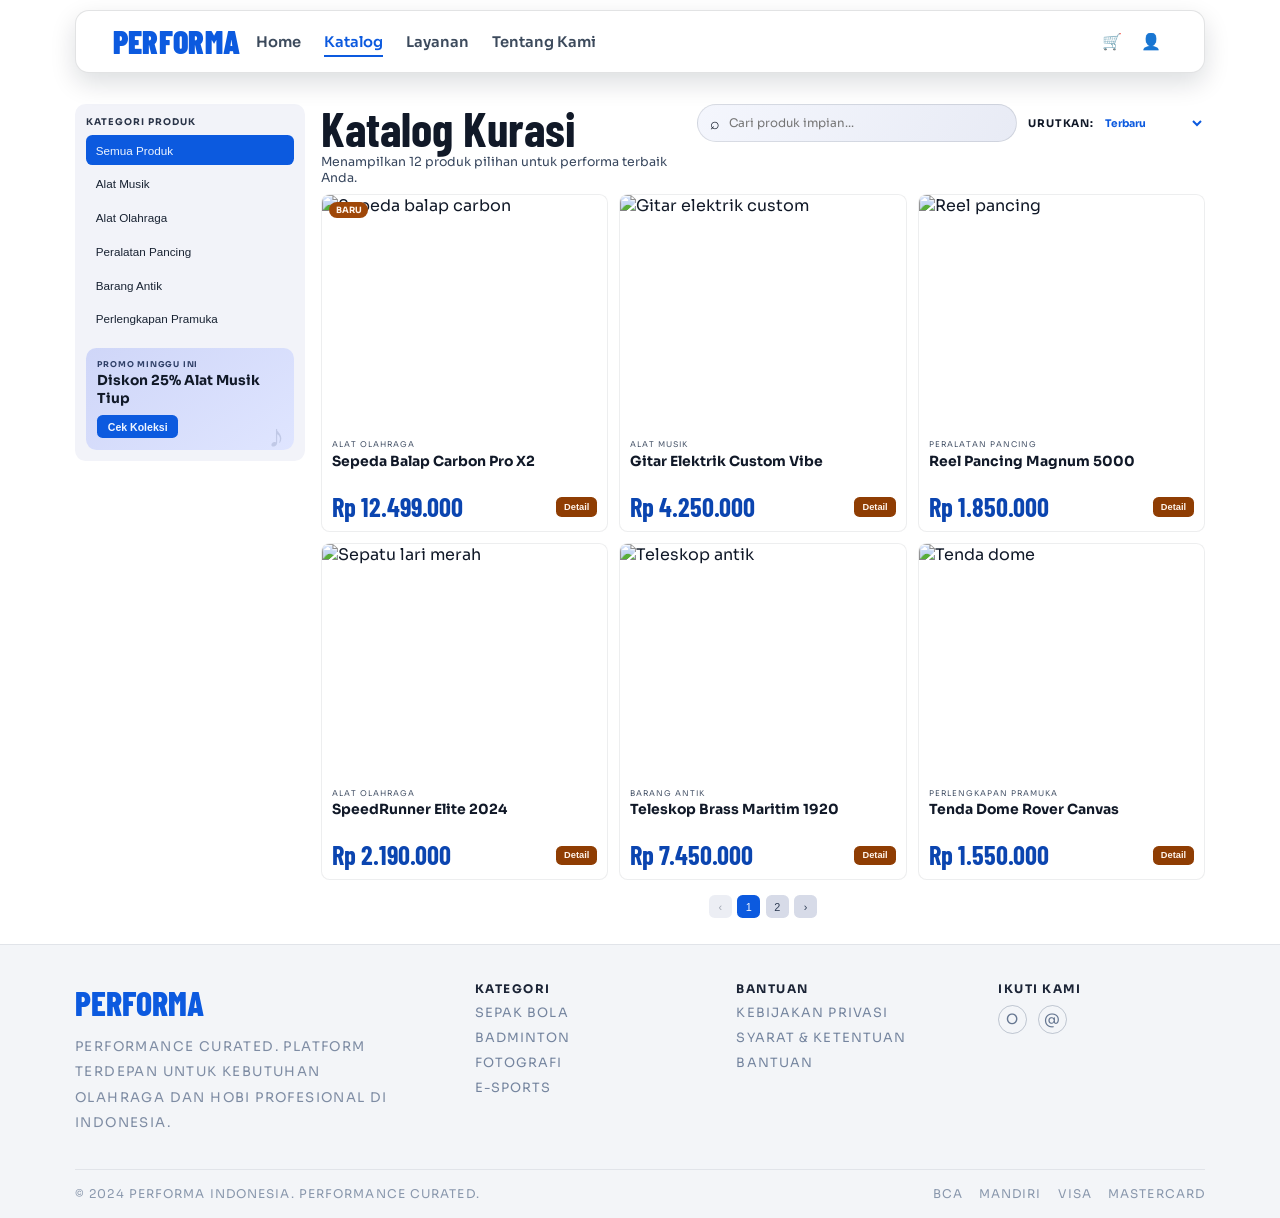
==== katalog.html @ 177f1c57 "add katalog dan jquery" ====
<!doctype html>
<html lang="id">
  <head>
    <meta charset="UTF-8" />
    <meta name="viewport" content="width=device-width, initial-scale=1.0" />
    <title>Katalog Performa</title>
    <link rel="preconnect" href="https://fonts.googleapis.com" />
    <link rel="preconnect" href="https://fonts.gstatic.com" crossorigin />
    <link
      href="https://fonts.googleapis.com/css2?family=Barlow+Condensed:ital,wght@0,600;0,700;0,800;0,900;1,700;1,800;1,900&family=Sora:wght@400;500;600;700&display=swap"
      rel="stylesheet"
    />
    <link rel="stylesheet" href="katalog.css" />
  </head>
  <body>
    <header id="home" class="topbar">
      <nav class="navbar shell">
        <h1 class="logo">PERFORMA</h1>
        <div class="nav-main">
          <ul class="menu">
            <li><a href="index.html">Home</a></li>
            <li><a href="katalog.html" class="active">Katalog</a></li>
            <li><a href="index.html#layanan">Layanan</a></li>
            <li><a href="#tentang">Tentang Kami</a></li>
          </ul>
        </div>
        <div class="nav-tools" aria-label="Aksi cepat">
          <button class="tool-btn" type="button" aria-label="Keranjang">🛒</button>
          <button class="tool-btn" type="button" aria-label="Akun">👤</button>
        </div>
      </nav>
    </header>

    <main class="shell katalog-layout">
      <aside class="sidebar">
        <p class="sidebar-title">KATEGORI PRODUK</p>
        <button class="cat-btn is-active" type="button" data-category="all">Semua Produk</button>
        <button class="cat-btn" type="button" data-category="musik">Alat Musik</button>
        <button class="cat-btn" type="button" data-category="olahraga">Alat Olahraga</button>
        <button class="cat-btn" type="button" data-category="pancing">Peralatan Pancing</button>
        <button class="cat-btn" type="button" data-category="antik">Barang Antik</button>
        <button class="cat-btn" type="button" data-category="pramuka">Perlengkapan Pramuka</button>

        <div class="promo-card">
          <p class="promo-kicker">PROMO MINGGU INI</p>
          <h3>Diskon 25% Alat Musik Tiup</h3>
          <button type="button">Cek Koleksi</button>
          <span class="promo-note" aria-hidden="true">♪</span>
        </div>
      </aside>

      <section class="catalog-main">
        <div class="catalog-head">
          <div>
            <h2>Katalog Kurasi</h2>
            <p id="result-summary">Menampilkan 0 produk pilihan untuk performa terbaik Anda.</p>
          </div>
          <div class="catalog-tools">
            <label class="search-wrap" for="search-input">
              <span aria-hidden="true">⌕</span>
              <input id="search-input" type="search" placeholder="Cari produk impian..." />
            </label>
            <label class="sort-wrap" for="sort-select">
              <span>URUTKAN:</span>
              <select id="sort-select">
                <option value="newest">Terbaru</option>
                <option value="price-asc">Harga Terendah</option>
                <option value="price-desc">Harga Tertinggi</option>
                <option value="name-asc">Nama A-Z</option>
              </select>
            </label>
          </div>
        </div>

        <div id="product-grid" class="product-grid">
          <article class="product-card" data-category="olahraga" data-name="Sepeda Balap Carbon Pro X2" data-price="12499000" data-new="12">
            <div class="thumb-wrap">
              <span class="badge">BARU</span>
              <img src="https://images.unsplash.com/photo-1485965120184-e220f721d03e?auto=format&fit=crop&w=1000&q=80" alt="Sepeda balap carbon" />
            </div>
            <p class="type">ALAT OLAHRAGA</p>
            <h3>Sepeda Balap Carbon Pro X2</h3>
            <div class="card-foot">
              <strong>Rp 12.499.000</strong>
              <button class="detail-btn" type="button">Detail</button>
            </div>
          </article>

          <article class="product-card" data-category="musik" data-name="Gitar Elektrik Custom Vibe" data-price="4250000" data-new="11">
            <div class="thumb-wrap">
              <img src="https://images.unsplash.com/photo-1511379938547-c1f69419868d?auto=format&fit=crop&w=1000&q=80" alt="Gitar elektrik custom" />
            </div>
            <p class="type">ALAT MUSIK</p>
            <h3>Gitar Elektrik Custom Vibe</h3>
            <div class="card-foot">
              <strong>Rp 4.250.000</strong>
              <button class="detail-btn" type="button">Detail</button>
            </div>
          </article>

          <article class="product-card" data-category="pancing" data-name="Reel Pancing Magnum 5000" data-price="1850000" data-new="10">
            <div class="thumb-wrap">
              <img src="https://images.unsplash.com/photo-1621007947382-bb3c3994e3fb?auto=format&fit=crop&w=1000&q=80" alt="Reel pancing" />
            </div>
            <p class="type">PERALATAN PANCING</p>
            <h3>Reel Pancing Magnum 5000</h3>
            <div class="card-foot">
              <strong>Rp 1.850.000</strong>
              <button class="detail-btn" type="button">Detail</button>
            </div>
          </article>

          <article class="product-card" data-category="olahraga" data-name="SpeedRunner Elite 2024" data-price="2190000" data-new="9">
            <div class="thumb-wrap">
              <img src="https://images.unsplash.com/photo-1542291026-7eec264c27ff?auto=format&fit=crop&w=1000&q=80" alt="Sepatu lari merah" />
            </div>
            <p class="type">ALAT OLAHRAGA</p>
            <h3>SpeedRunner Elite 2024</h3>
            <div class="card-foot">
              <strong>Rp 2.190.000</strong>
              <button class="detail-btn" type="button">Detail</button>
            </div>
          </article>

          <article class="product-card" data-category="antik" data-name="Teleskop Brass Maritim 1920" data-price="7450000" data-new="8">
            <div class="thumb-wrap">
              <img src="https://images.unsplash.com/photo-1465101046530-73398c7f28ca?auto=format&fit=crop&w=1000&q=80" alt="Teleskop antik" />
            </div>
            <p class="type">BARANG ANTIK</p>
            <h3>Teleskop Brass Maritim 1920</h3>
            <div class="card-foot">
              <strong>Rp 7.450.000</strong>
              <button class="detail-btn" type="button">Detail</button>
            </div>
          </article>

          <article class="product-card" data-category="pramuka" data-name="Tenda Dome Rover Canvas" data-price="1550000" data-new="7">
            <div class="thumb-wrap">
              <img src="https://images.unsplash.com/photo-1504280390368-3971fadb2d95?auto=format&fit=crop&w=1000&q=80" alt="Tenda dome" />
            </div>
            <p class="type">PERLENGKAPAN PRAMUKA</p>
            <h3>Tenda Dome Rover Canvas</h3>
            <div class="card-foot">
              <strong>Rp 1.550.000</strong>
              <button class="detail-btn" type="button">Detail</button>
            </div>
          </article>

          <article class="product-card" data-category="musik" data-name="Saxophone Alto Nova" data-price="5320000" data-new="6">
            <div class="thumb-wrap">
              <img src="https://images.unsplash.com/photo-1511192336575-5a79af67a629?auto=format&fit=crop&w=1000&q=80" alt="Saxophone" />
            </div>
            <p class="type">ALAT MUSIK</p>
            <h3>Saxophone Alto Nova</h3>
            <div class="card-foot">
              <strong>Rp 5.320.000</strong>
              <button class="detail-btn" type="button">Detail</button>
            </div>
          </article>

          <article class="product-card" data-category="olahraga" data-name="Raket Aero Strike 88" data-price="2690000" data-new="5">
            <div class="thumb-wrap">
              <img src="https://images.unsplash.com/photo-1622279457486-62dcc4a431d6?auto=format&fit=crop&w=1000&q=80" alt="Raket badminton" />
            </div>
            <p class="type">ALAT OLAHRAGA</p>
            <h3>Raket Aero Strike 88</h3>
            <div class="card-foot">
              <strong>Rp 2.690.000</strong>
              <button class="detail-btn" type="button">Detail</button>
            </div>
          </article>

          <article class="product-card" data-category="pancing" data-name="Joran Titan Flex 300" data-price="1790000" data-new="4">
            <div class="thumb-wrap">
              <img src="https://images.unsplash.com/photo-1506126613408-eca07ce68773?auto=format&fit=crop&w=1000&q=80" alt="Joran pancing" />
            </div>
            <p class="type">PERALATAN PANCING</p>
            <h3>Joran Titan Flex 300</h3>
            <div class="card-foot">
              <strong>Rp 1.790.000</strong>
              <button class="detail-btn" type="button">Detail</button>
            </div>
          </article>

          <article class="product-card" data-category="antik" data-name="Kamera Film Silverline 1965" data-price="3850000" data-new="3">
            <div class="thumb-wrap">
              <img src="https://images.unsplash.com/photo-1516035069371-29a1b244cc32?auto=format&fit=crop&w=1000&q=80" alt="Kamera film antik" />
            </div>
            <p class="type">BARANG ANTIK</p>
            <h3>Kamera Film Silverline 1965</h3>
            <div class="card-foot">
              <strong>Rp 3.850.000</strong>
              <button class="detail-btn" type="button">Detail</button>
            </div>
          </article>

          <article class="product-card" data-category="pramuka" data-name="Kompas Ranger Pro" data-price="420000" data-new="2">
            <div class="thumb-wrap">
              <img src="https://images.unsplash.com/photo-1524661135-423995f22d0b?auto=format&fit=crop&w=1000&q=80" alt="Kompas" />
            </div>
            <p class="type">PERLENGKAPAN PRAMUKA</p>
            <h3>Kompas Ranger Pro</h3>
            <div class="card-foot">
              <strong>Rp 420.000</strong>
              <button class="detail-btn" type="button">Detail</button>
            </div>
          </article>

          <article class="product-card" data-category="musik" data-name="Keyboard Stage 61" data-price="6120000" data-new="1">
            <div class="thumb-wrap">
              <img src="https://images.unsplash.com/photo-1511379938547-c1f69419868d?auto=format&fit=crop&w=1000&q=80" alt="Keyboard" />
            </div>
            <p class="type">ALAT MUSIK</p>
            <h3>Keyboard Stage 61</h3>
            <div class="card-foot">
              <strong>Rp 6.120.000</strong>
              <button class="detail-btn" type="button">Detail</button>
            </div>
          </article>
        </div>

        <div class="pagination" id="pagination"></div>
      </section>
    </main>

    <footer class="footer" id="tentang">
      <div class="shell footer-main">
        <div class="footer-brand">
          <h4>PERFORMA</h4>
          <p>
            PERFORMANCE CURATED. PLATFORM TERDEPAN UNTUK KEBUTUHAN OLAHRAGA DAN HOBI
            PROFESIONAL DI INDONESIA.
          </p>
        </div>

        <div class="footer-col">
          <h5>KATEGORI</h5>
          <a href="#">SEPAK BOLA</a>
          <a href="#">BADMINTON</a>
          <a href="#">FOTOGRAFI</a>
          <a href="#">E-SPORTS</a>
        </div>

        <div class="footer-col">
          <h5>BANTUAN</h5>
          <a href="#">KEBIJAKAN PRIVASI</a>
          <a href="#">SYARAT &amp; KETENTUAN</a>
          <a href="#">BANTUAN</a>
        </div>

        <div class="footer-col footer-social">
          <h5>IKUTI KAMI</h5>
          <div class="social-row">
            <a href="#" aria-label="Website">O</a>
            <a href="#" aria-label="Sosial">@</a>
          </div>
        </div>
      </div>

      <div class="shell footer-bottom">
        <p>&copy; 2024 PERFORMA INDONESIA. PERFORMANCE CURATED.</p>
        <div class="payment-list">
          <span>BCA</span>
          <span>MANDIRI</span>
          <span>VISA</span>
          <span>MASTERCARD</span>
        </div>
      </div>
    </footer>

    <script src="https://code.jquery.com/jquery-3.7.1.min.js"></script>
    <script>
      if (typeof window.jQuery !== "undefined") {
        $(function () {
          var $cards = $(".product-card");
          var $grid = $("#product-grid");
          var $search = $("#search-input");
          var $sort = $("#sort-select");
          var $catButtons = $(".cat-btn");
          var $summary = $("#result-summary");
          var $pagination = $("#pagination");
          var perPage = 6;
          var currentPage = 1;
          var currentCategory = "all";

          function rupiah(number) {
            return new Intl.NumberFormat("id-ID").format(number);
          }

          function getFilteredCards() {
            var keyword = $search.val().trim().toLowerCase();
            return $cards.filter(function () {
              var $card = $(this);
              var categoryMatch =
                currentCategory === "all" || $card.data("category") === currentCategory;
              var name = String($card.data("name")).toLowerCase();
              return categoryMatch && name.indexOf(keyword) !== -1;
            });
          }

          function sortCards($collection) {
            var sortValue = $sort.val();
            var sorted = $collection.get().sort(function (a, b) {
              var $a = $(a);
              var $b = $(b);

              if (sortValue === "price-asc") {
                return Number($a.data("price")) - Number($b.data("price"));
              }
              if (sortValue === "price-desc") {
                return Number($b.data("price")) - Number($a.data("price"));
              }
              if (sortValue === "name-asc") {
                return String($a.data("name")).localeCompare(String($b.data("name")), "id");
              }
              return Number($b.data("new")) - Number($a.data("new"));
            });

            return $(sorted);
          }

          function renderPagination(totalItems) {
            var totalPages = Math.max(1, Math.ceil(totalItems / perPage));
            if (currentPage > totalPages) {
              currentPage = totalPages;
            }

            $pagination.empty();

            var $prev = $('<button type="button" class="page-btn">‹</button>');
            $prev.prop("disabled", currentPage === 1);
            $prev.on("click", function () {
              if (currentPage > 1) {
                currentPage -= 1;
                render();
              }
            });
            $pagination.append($prev);

            for (var i = 1; i <= totalPages; i += 1) {
              var $pageBtn = $('<button type="button" class="page-btn"></button>').text(i);
              if (i === currentPage) {
                $pageBtn.addClass("is-active");
              }
              (function (pageNumber) {
                $pageBtn.on("click", function () {
                  currentPage = pageNumber;
                  render();
                });
              })(i);
              $pagination.append($pageBtn);
            }

            var $next = $('<button type="button" class="page-btn">›</button>');
            $next.prop("disabled", currentPage === totalPages);
            $next.on("click", function () {
              if (currentPage < totalPages) {
                currentPage += 1;
                render();
              }
            });
            $pagination.append($next);
          }

          function render() {
            var filtered = sortCards(getFilteredCards());
            var total = filtered.length;
            var start = (currentPage - 1) * perPage;
            var end = start + perPage;

            $cards.hide();
            filtered.slice(start, end).each(function () {
              $(this).fadeIn(160);
            });

            $summary.text(
              "Menampilkan " + total + " produk pilihan untuk performa terbaik Anda."
            );

            renderPagination(total);
          }

          $catButtons.on("click", function () {
            currentCategory = $(this).data("category");
            currentPage = 1;
            $catButtons.removeClass("is-active");
            $(this).addClass("is-active");
            render();
          });

          $search.on("input", function () {
            currentPage = 1;
            render();
          });

          $sort.on("change", function () {
            currentPage = 1;
            render();
          });

          $(".detail-btn").on("click", function () {
            var title = $(this).closest(".product-card").data("name");
            alert("Detail produk: " + title);
          });

          render();

          $(".promo-card button").on("click", function () {
            currentCategory = "musik";
            currentPage = 1;
            $catButtons.removeClass("is-active");
            $('.cat-btn[data-category="musik"]').addClass("is-active");
            render();
            $("html, body").animate({ scrollTop: $grid.offset().top - 90 }, 280);
          });
        });
      }
    </script>
  </body>
</html>
---- katalog.css ----
:root {
  --bg: #ffffff;
  --surface: #ffffff;
  --line: rgba(13, 20, 33, 0.08);
  --ink: #111928;
  --muted: #64748b;
  --brand: #0c5adf;
  --brand-2: #0b45b0;
  --warm: #9f4708;
}

* {
  box-sizing: border-box;
}

body {
  margin: 0;
  font-family: "Sora", sans-serif;
  color: var(--ink);
  background: var(--bg);
  padding-top: 90px;
}

.shell {
  width: min(1130px, 92%);
  margin: 0 auto;
}

.topbar {
  position: fixed;
  top: 0;
  left: 0;
  right: 0;
  width: 100%;
  z-index: 20;
  background: #ffffff;
  border: 0;
  backdrop-filter: none;
}

.topbar::before {
  content: "";
  position: absolute;
  inset: 0;
  z-index: -1;
  background: #ffffff;
}

.navbar {
  display: flex;
  justify-content: space-between;
  align-items: center;
  gap: 1rem;
  padding: 0.9rem clamp(1rem, 3vw, 2.3rem);
  margin-top: 10px;
  background: #ffffff;
  border: 1px solid rgba(17, 24, 39, 0.12);
  border-radius: 14px;
  box-shadow: 0 10px 26px rgba(9, 18, 32, 0.14);
  backdrop-filter: blur(4px);
}

.logo {
  margin: 0;
  font-family: "Barlow Condensed", sans-serif;
  color: var(--brand);
  letter-spacing: 0.3px;
  font-weight: 900;
  font-size: clamp(1.5rem, 2.5vw, 2rem);
  line-height: 1;
}

.nav-main {
  flex: 1;
}

.menu {
  list-style: none;
  display: flex;
  align-items: center;
  gap: clamp(0.7rem, 1.8vw, 1.7rem);
  margin: 0;
  padding: 0;
}

.menu a {
  text-decoration: none;
  color: #3c4a5c;
  font-weight: 600;
  font-size: 0.92rem;
  padding: 0.25rem 0;
  border-bottom: 2px solid transparent;
  transition: color 0.2s ease, border-color 0.2s ease;
}

.menu a.active,
.menu a:hover {
  color: var(--brand);
  border-color: var(--brand);
}

.nav-tools {
  display: flex;
  align-items: center;
  gap: 0.45rem;
}

.tool-btn {
  border: 0;
  background: transparent;
  color: var(--brand);
  padding: 0.3rem;
  width: 2rem;
  height: 2rem;
  display: grid;
  place-items: center;
  font-size: 1rem;
  border-radius: 999px;
  cursor: pointer;
  transition: background 0.2s ease, transform 0.2s ease;
}

.tool-btn:hover {
  background: rgba(12, 90, 223, 0.1);
  transform: translateY(-1px);
}

.katalog-layout {
  display: grid;
  grid-template-columns: 230px 1fr;
  gap: 1rem;
  padding: 0.9rem 0 1.6rem;
}

.sidebar {
  background: #f2f3f9;
  border-radius: 0.65rem;
  padding: 0.7rem;
  height: fit-content;
}

.sidebar-title {
  margin: 0 0 0.45rem;
  font-size: 0.58rem;
  font-weight: 700;
  color: #2a3448;
  letter-spacing: 1px;
}

.cat-btn {
  width: 100%;
  border: 0;
  background: transparent;
  text-align: left;
  padding: 0.55rem 0.6rem;
  border-radius: 0.4rem;
  cursor: pointer;
  color: #182232;
  font-size: 0.73rem;
  margin-bottom: 0.2rem;
}

.cat-btn.is-active {
  background: var(--brand);
  color: #eff5ff;
}

.promo-card {
  margin-top: 0.65rem;
  background: linear-gradient(145deg, #cfd6f8, #dfe5ff);
  border-radius: 0.65rem;
  padding: 0.7rem;
  position: relative;
  overflow: hidden;
}

.promo-kicker {
  margin: 0;
  font-size: 0.5rem;
  font-weight: 700;
  color: #2f3f67;
  letter-spacing: 0.8px;
}

.promo-card h3 {
  margin: 0.2rem 0 0;
  font-size: 0.86rem;
  line-height: 1.3;
}

.promo-card button {
  margin-top: 0.45rem;
  border: 0;
  background: var(--brand);
  color: #f0f5ff;
  padding: 0.35rem 0.65rem;
  border-radius: 0.35rem;
  font-size: 0.66rem;
  font-weight: 700;
  cursor: pointer;
}

.promo-note {
  position: absolute;
  right: 0.6rem;
  bottom: -0.4rem;
  font-size: 2rem;
  color: rgba(99, 116, 154, 0.24);
}

.catalog-head {
  display: flex;
  justify-content: space-between;
  align-items: flex-start;
  gap: 0.8rem;
  margin-bottom: 0.5rem;
}

.catalog-tools {
  display: flex;
  align-items: center;
  gap: 0.7rem;
}

.search-wrap {
  width: min(320px, 44vw);
  display: flex;
  align-items: center;
  gap: 0.4rem;
  border: 1px solid rgba(20, 32, 54, 0.12);
  background: linear-gradient(120deg, #f4f6fd, #e8ebf5);
  border-radius: 999px;
  padding: 0.45rem 0.75rem;
}

.search-wrap input {
  width: 100%;
  border: 0;
  background: transparent;
  outline: none;
  font: inherit;
  font-size: 0.74rem;
}

.catalog-head h2 {
  margin: 0;
  font-family: "Barlow Condensed", sans-serif;
  font-size: clamp(2rem, 4vw, 3rem);
  line-height: 1;
}

.catalog-head p {
  margin: 0.12rem 0 0;
  font-size: 0.78rem;
  color: #38475e;
}

.sort-wrap {
  display: flex;
  align-items: center;
  gap: 0.45rem;
  font-size: 0.66rem;
  font-weight: 700;
  letter-spacing: 0.8px;
}

.sort-wrap select {
  border: 0;
  background: transparent;
  color: var(--brand);
  font: inherit;
  cursor: pointer;
}

.product-grid {
  display: grid;
  grid-template-columns: repeat(3, minmax(220px, 1fr));
  gap: 0.7rem;
}

.product-card {
  background: var(--surface);
  border-radius: 0.55rem;
  border: 1px solid rgba(13, 20, 33, 0.07);
  overflow: hidden;
  padding-bottom: 0.65rem;
}

.thumb-wrap {
  position: relative;
  aspect-ratio: 1 / 0.83;
  overflow: hidden;
}

.thumb-wrap img {
  width: 100%;
  height: 100%;
  object-fit: cover;
  display: block;
}

.badge {
  position: absolute;
  top: 0.45rem;
  left: 0.45rem;
  background: var(--warm);
  color: #fff4eb;
  font-size: 0.54rem;
  font-weight: 700;
  border-radius: 999px;
  padding: 0.15rem 0.4rem;
}

.type {
  margin: 0.45rem 0.62rem 0;
  font-size: 0.49rem;
  letter-spacing: 1px;
  color: #475469;
}

.product-card h3 {
  margin: 0.15rem 0.62rem 0;
  font-size: 0.87rem;
  min-height: 2.4em;
}

.card-foot {
  margin: 0.55rem 0.62rem 0;
  display: flex;
  justify-content: space-between;
  align-items: center;
}

.card-foot strong {
  color: var(--brand-2);
  font-family: "Barlow Condensed", sans-serif;
  font-size: 1.65rem;
  line-height: 1;
}

.detail-btn {
  border: 0;
  background: #8f3d03;
  color: #fff4ec;
  font-size: 0.58rem;
  padding: 0.3rem 0.5rem;
  border-radius: 0.35rem;
  font-weight: 700;
  cursor: pointer;
}

.pagination {
  margin-top: 0.95rem;
  display: flex;
  justify-content: center;
  gap: 0.33rem;
}

.page-btn {
  border: 0;
  min-width: 1.45rem;
  height: 1.45rem;
  border-radius: 0.35rem;
  background: #d7dbe8;
  color: #2f3d55;
  font-size: 0.68rem;
  cursor: pointer;
}

.page-btn.is-active {
  background: var(--brand);
  color: #f5f8ff;
}

.page-btn:disabled {
  opacity: 0.45;
  cursor: not-allowed;
}

@media (max-width: 1040px) {
  body {
    padding-top: 128px;
  }

  .navbar {
    flex-wrap: wrap;
    justify-content: flex-start;
    gap: 0.7rem 1.2rem;
  }

  .nav-main {
    order: 3;
    width: 100%;
  }

  .katalog-layout {
    grid-template-columns: 1fr;
  }

  .sidebar {
    display: grid;
    grid-template-columns: repeat(3, minmax(180px, 1fr));
    gap: 0.55rem;
    align-items: start;
  }

  .sidebar-title {
    grid-column: 1 / -1;
  }

  .promo-card {
    grid-column: 1 / -1;
  }

  .product-grid {
    grid-template-columns: repeat(2, minmax(220px, 1fr));
  }
}

@media (max-width: 760px) {
  .catalog-tools {
    width: 100%;
    flex-direction: column;
    align-items: stretch;
  }

  .search-wrap {
    width: 100%;
  }

  .product-grid {
    grid-template-columns: 1fr;
  }

  .catalog-head {
    flex-direction: column;
  }

  .sidebar {
    grid-template-columns: 1fr 1fr;
  }
}

.footer {
  margin-top: 0;
  background: #f3f5f8;
  border-top: 1px solid rgba(22, 33, 52, 0.08);
  color: #445067;
}

.footer-main {
  display: grid;
  grid-template-columns: 1.6fr 1fr 1fr 0.9fr;
  gap: 2rem;
  padding: 2.3rem 0 2.1rem;
}

.footer-brand h4 {
  margin: 0;
  font-family: "Barlow Condensed", sans-serif;
  font-weight: 800;
  font-size: 2.1rem;
  color: var(--brand);
}

.footer-brand p {
  margin: 0.7rem 0 0;
  max-width: 330px;
  color: #7f8da4;
  font-size: 0.83rem;
  line-height: 1.9;
  letter-spacing: 1.4px;
}

.footer-col h5 {
  margin: 0;
  color: #1b2436;
  letter-spacing: 1.5px;
  font-size: 0.74rem;
}

.footer-col a {
  display: block;
  margin-top: 0.56rem;
  text-decoration: none;
  color: #75859f;
  font-size: 0.8rem;
  letter-spacing: 1.1px;
  transition: color 0.2s ease;
}

.footer-col a:hover {
  color: #25314a;
}

.social-row {
  display: flex;
  gap: 0.7rem;
  margin-top: 0.56rem;
}

.social-row a {
  width: 1.8rem;
  height: 1.8rem;
  margin-top: 0;
  border: 1px solid rgba(88, 105, 131, 0.34);
  border-radius: 999px;
  display: grid;
  place-items: center;
  font-size: 0.88rem;
  color: #667791;
}

.footer-bottom {
  border-top: 1px solid rgba(22, 33, 52, 0.08);
  display: flex;
  justify-content: space-between;
  align-items: center;
  gap: 1rem;
  padding: 1.05rem 0;
}

.footer-bottom p {
  margin: 0;
  color: #8a98ad;
  font-size: 0.75rem;
  letter-spacing: 1.1px;
}

.payment-list {
  display: flex;
  flex-wrap: wrap;
  gap: 1rem;
}

.payment-list span {
  color: #8a98ad;
  font-size: 0.75rem;
  letter-spacing: 1.1px;
}

@media (max-width: 900px) {
  .footer-main {
    grid-template-columns: 1fr 1fr;
    gap: 1.6rem;
  }

  .footer-bottom {
    flex-direction: column;
    align-items: flex-start;
  }
}

@media (max-width: 700px) {
  .menu {
    flex-wrap: wrap;
  }

  .footer-main {
    grid-template-columns: 1fr;
    gap: 1.2rem;
  }
}
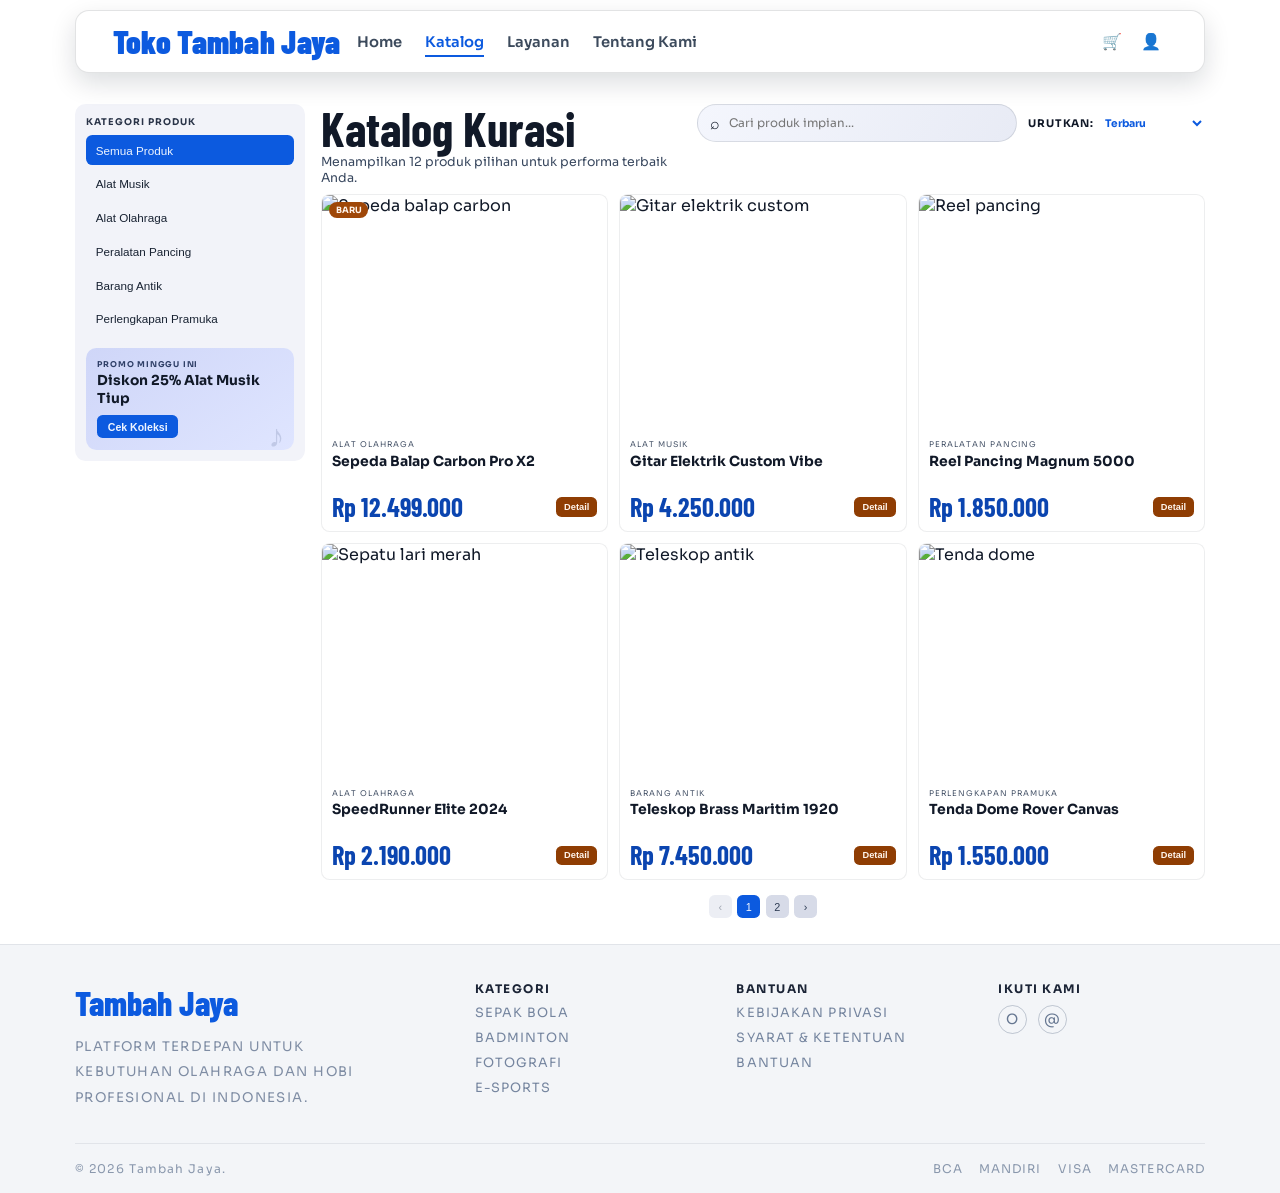
==== commit a4ace157: "rename" ====
--- a/katalog.html
+++ b/katalog.html
@@ -3,7 +3,7 @@
   <head>
     <meta charset="UTF-8" />
     <meta name="viewport" content="width=device-width, initial-scale=1.0" />
-    <title>Katalog Performa</title>
+    <title>Katalog Tambah Jaya</title>
     <link rel="preconnect" href="https://fonts.googleapis.com" />
     <link rel="preconnect" href="https://fonts.gstatic.com" crossorigin />
     <link
@@ -15,13 +15,13 @@
   <body>
     <header id="home" class="topbar">
       <nav class="navbar shell">
-        <h1 class="logo">PERFORMA</h1>
+        <h1 class="logo">Toko Tambah Jaya</h1>
         <div class="nav-main">
           <ul class="menu">
             <li><a href="index.html">Home</a></li>
             <li><a href="katalog.html" class="active">Katalog</a></li>
             <li><a href="index.html#layanan">Layanan</a></li>
-            <li><a href="#tentang">Tentang Kami</a></li>
+            <li><a href="index.html#tentang">Tentang Kami</a></li>
           </ul>
         </div>
         <div class="nav-tools" aria-label="Aksi cepat">
@@ -226,9 +226,9 @@
     <footer class="footer" id="tentang">
       <div class="shell footer-main">
         <div class="footer-brand">
-          <h4>PERFORMA</h4>
+          <h4>Tambah Jaya</h4>
           <p>
-            PERFORMANCE CURATED. PLATFORM TERDEPAN UNTUK KEBUTUHAN OLAHRAGA DAN HOBI
+            PLATFORM TERDEPAN UNTUK KEBUTUHAN OLAHRAGA DAN HOBI
             PROFESIONAL DI INDONESIA.
           </p>
         </div>
@@ -258,7 +258,7 @@
       </div>
 
       <div class="shell footer-bottom">
-        <p>&copy; 2024 PERFORMA INDONESIA. PERFORMANCE CURATED.</p>
+        <p>&copy; 2026 Tambah Jaya.</p>
         <div class="payment-list">
           <span>BCA</span>
           <span>MANDIRI</span>
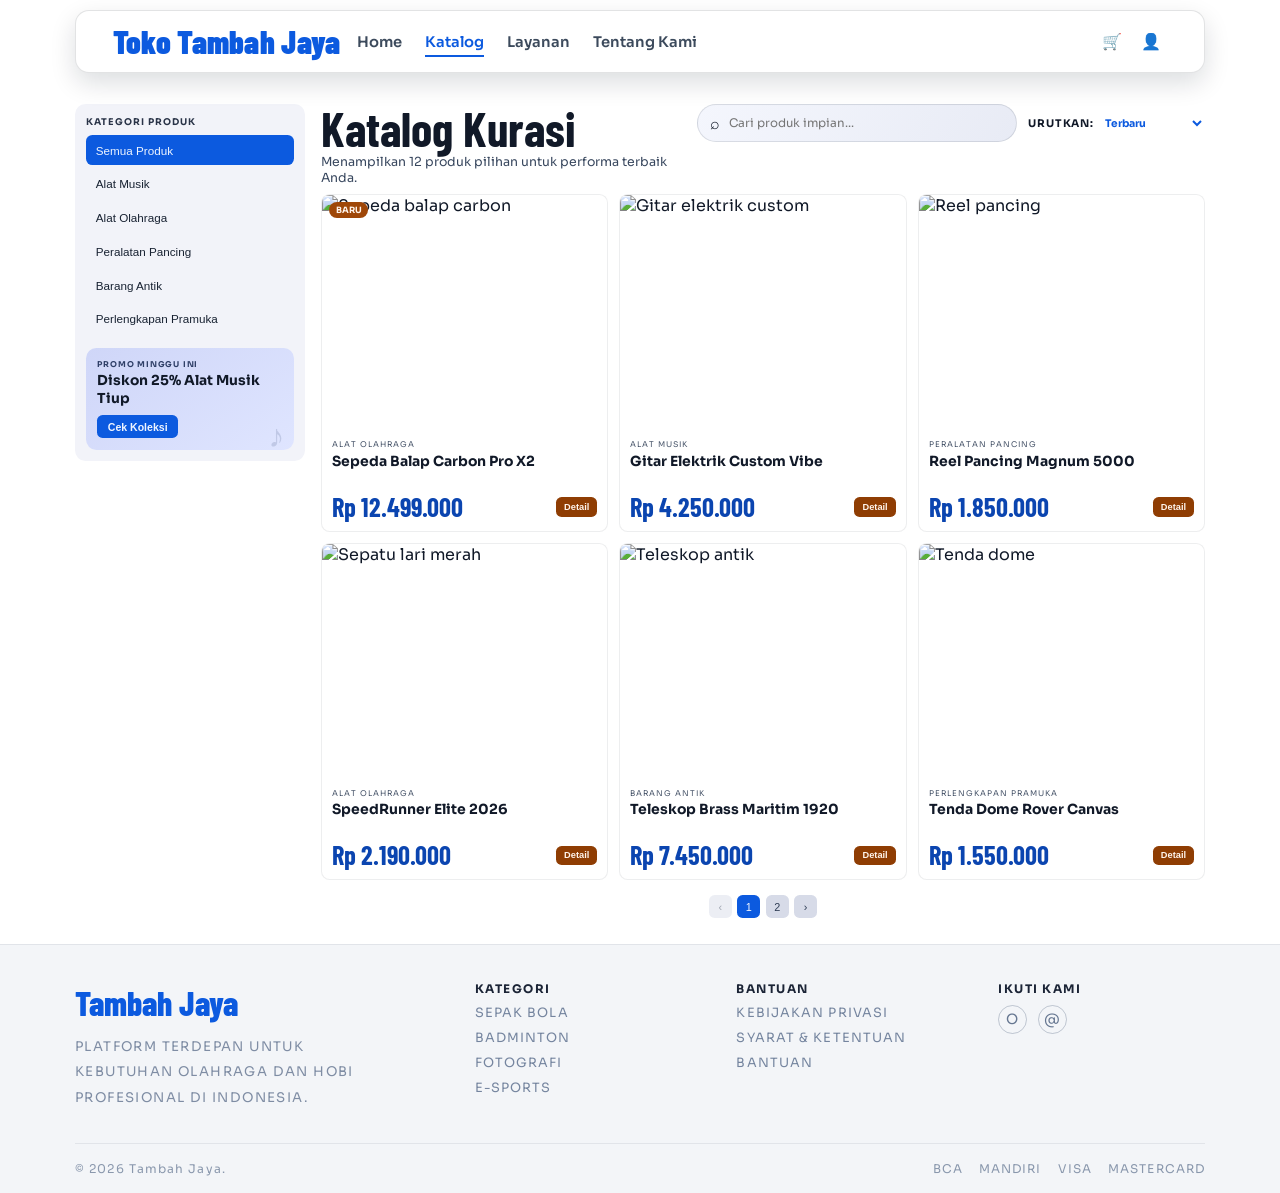
==== commit 9fed85f5: "edit tahun" ====
--- a/katalog.html
+++ b/katalog.html
@@ -110,12 +110,12 @@
             </div>
           </article>
 
-          <article class="product-card" data-category="olahraga" data-name="SpeedRunner Elite 2024" data-price="2190000" data-new="9">
+          <article class="product-card" data-category="olahraga" data-name="SpeedRunner Elite 2026" data-price="2190000" data-new="9">
             <div class="thumb-wrap">
               <img src="https://images.unsplash.com/photo-1542291026-7eec264c27ff?auto=format&fit=crop&w=1000&q=80" alt="Sepatu lari merah" />
             </div>
             <p class="type">ALAT OLAHRAGA</p>
-            <h3>SpeedRunner Elite 2024</h3>
+            <h3>SpeedRunner Elite 2026</h3>
             <div class="card-foot">
               <strong>Rp 2.190.000</strong>
               <button class="detail-btn" type="button">Detail</button>
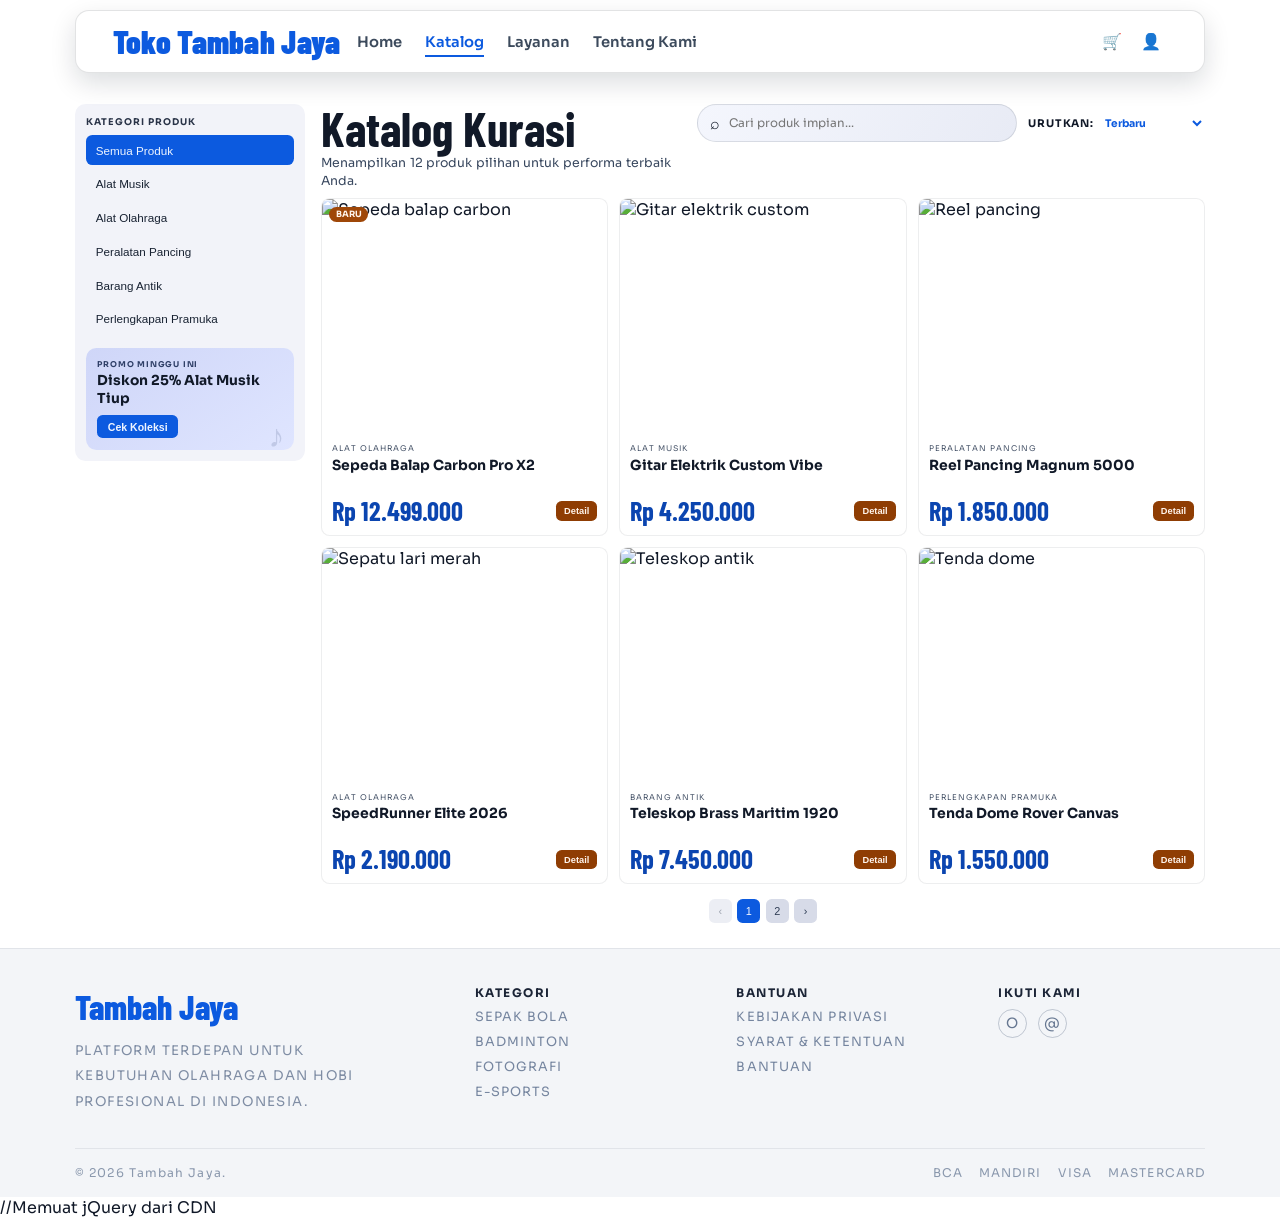
==== commit 75080320: "add comment in katalog" ====
--- a/katalog.html
+++ b/katalog.html
@@ -268,10 +268,13 @@
       </div>
     </footer>
 
+//Memuat jQuery dari CDN  
     <script src="https://code.jquery.com/jquery-3.7.1.min.js"></script>
     <script>
       if (typeof window.jQuery !== "undefined") {
+        // (1) Document Ready: semua kode dijalankan setelah DOM siap.
         $(function () {
+          // (2) Selector: menyimpan elemen-elemen penting ke variabel jQuery.
           var $cards = $(".product-card");
           var $grid = $("#product-grid");
           var $search = $("#search-input");
@@ -289,8 +292,10 @@
 
           function getFilteredCards() {
             var keyword = $search.val().trim().toLowerCase();
+            // (8) .filter(): memfilter koleksi elemen berdasarkan kategori + kata kunci.
             return $cards.filter(function () {
               var $card = $(this);
+              // (7) .data(): membaca data-* attribute dari setiap kartu produk.
               var categoryMatch =
                 currentCategory === "all" || $card.data("category") === currentCategory;
               var name = String($card.data("name")).toLowerCase();
@@ -300,6 +305,7 @@
 
           function sortCards($collection) {
             var sortValue = $sort.val();
+            // (13) Sorting dinamis: urutkan elemen DOM berdasarkan harga/nama/terbaru.
             var sorted = $collection.get().sort(function (a, b) {
               var $a = $(a);
               var $b = $(b);
@@ -327,8 +333,10 @@
 
             $pagination.empty();
 
+            // (11) Membuat elemen baru dengan jQuery lalu menambahkannya ke DOM via .append().
             var $prev = $('<button type="button" class="page-btn">‹</button>');
             $prev.prop("disabled", currentPage === 1);
+            // (3) Event handling: .on("click", ...)
             $prev.on("click", function () {
               if (currentPage > 1) {
                 currentPage -= 1;
@@ -339,6 +347,7 @@
 
             for (var i = 1; i <= totalPages; i += 1) {
               var $pageBtn = $('<button type="button" class="page-btn"></button>').text(i);
+              // (6) Kelola class CSS: .addClass() untuk penanda halaman aktif.
               if (i === currentPage) {
                 $pageBtn.addClass("is-active");
               }
@@ -368,11 +377,16 @@
             var start = (currentPage - 1) * perPage;
             var end = start + perPage;
 
-            $cards.hide();
+            // (9) Efek fade: nonaktifkan semua kartu dengan fadeOut singkat.
+            $cards.stop(true, true).fadeOut(80);
+
+            // (8) .each(): loop item hasil filter pada halaman aktif.
             filtered.slice(start, end).each(function () {
+              // (9) Efek fade: tampilkan item terpilih dengan fadeIn.
               $(this).fadeIn(160);
             });
 
+            // (5) Ubah teks dinamis menggunakan .text().
             $summary.text(
               "Menampilkan " + total + " produk pilihan untuk performa terbaik Anda."
             );
@@ -380,9 +394,12 @@
             renderPagination(total);
           }
 
+          // (3) Event handling klik kategori.
           $catButtons.on("click", function () {
+            // (7) Baca data category dari tombol yang dipilih.
             currentCategory = $(this).data("category");
             currentPage = 1;
+            // (6) Kelola class aktif pada tombol kategori.
             $catButtons.removeClass("is-active");
             $(this).addClass("is-active");
             render();
@@ -411,8 +428,28 @@
             $catButtons.removeClass("is-active");
             $('.cat-btn[data-category="musik"]').addClass("is-active");
             render();
+
+            // (4) Efek slide: kombinasi .slideUp() lalu .slideDown() saat tombol promo diklik.
+            $(".promo-card").stop(true, true).slideUp(120).slideDown(140);
+
+            // (10) Animasi scroll ke grid produk menggunakan .animate({ scrollTop: ... }).
             $("html, body").animate({ scrollTop: $grid.offset().top - 90 }, 280);
           });
+
+          // (12) Scroll reveal sederhana: deteksi posisi elemen terhadap viewport.
+          function revealOnScroll() {
+            var triggerBottom = $(window).scrollTop() + $(window).height() * 0.9;
+            $cards.each(function () {
+              var $card = $(this);
+              if ($card.offset().top < triggerBottom) {
+                $card.addClass("is-visible");
+              }
+            });
+          }
+
+          // (3) Event scroll untuk memicu reveal.
+          $(window).on("scroll", revealOnScroll);
+          revealOnScroll();
         });
       }
     </script>
--- a/katalog.css
+++ b/katalog.css
@@ -252,7 +252,19 @@
 .catalog-head p {
   margin: 0.12rem 0 0;
   font-size: 0.78rem;
+  line-height: 1.45;
+  word-spacing: 0.05em;
   color: #38475e;
+}
+
+#result-summary .summary-count {
+  display: inline-block;
+  margin: 0 0.22em;
+  font-weight: 600;
+}
+
+#result-summary .no-break {
+  white-space: nowrap;
 }
 
 .sort-wrap {
